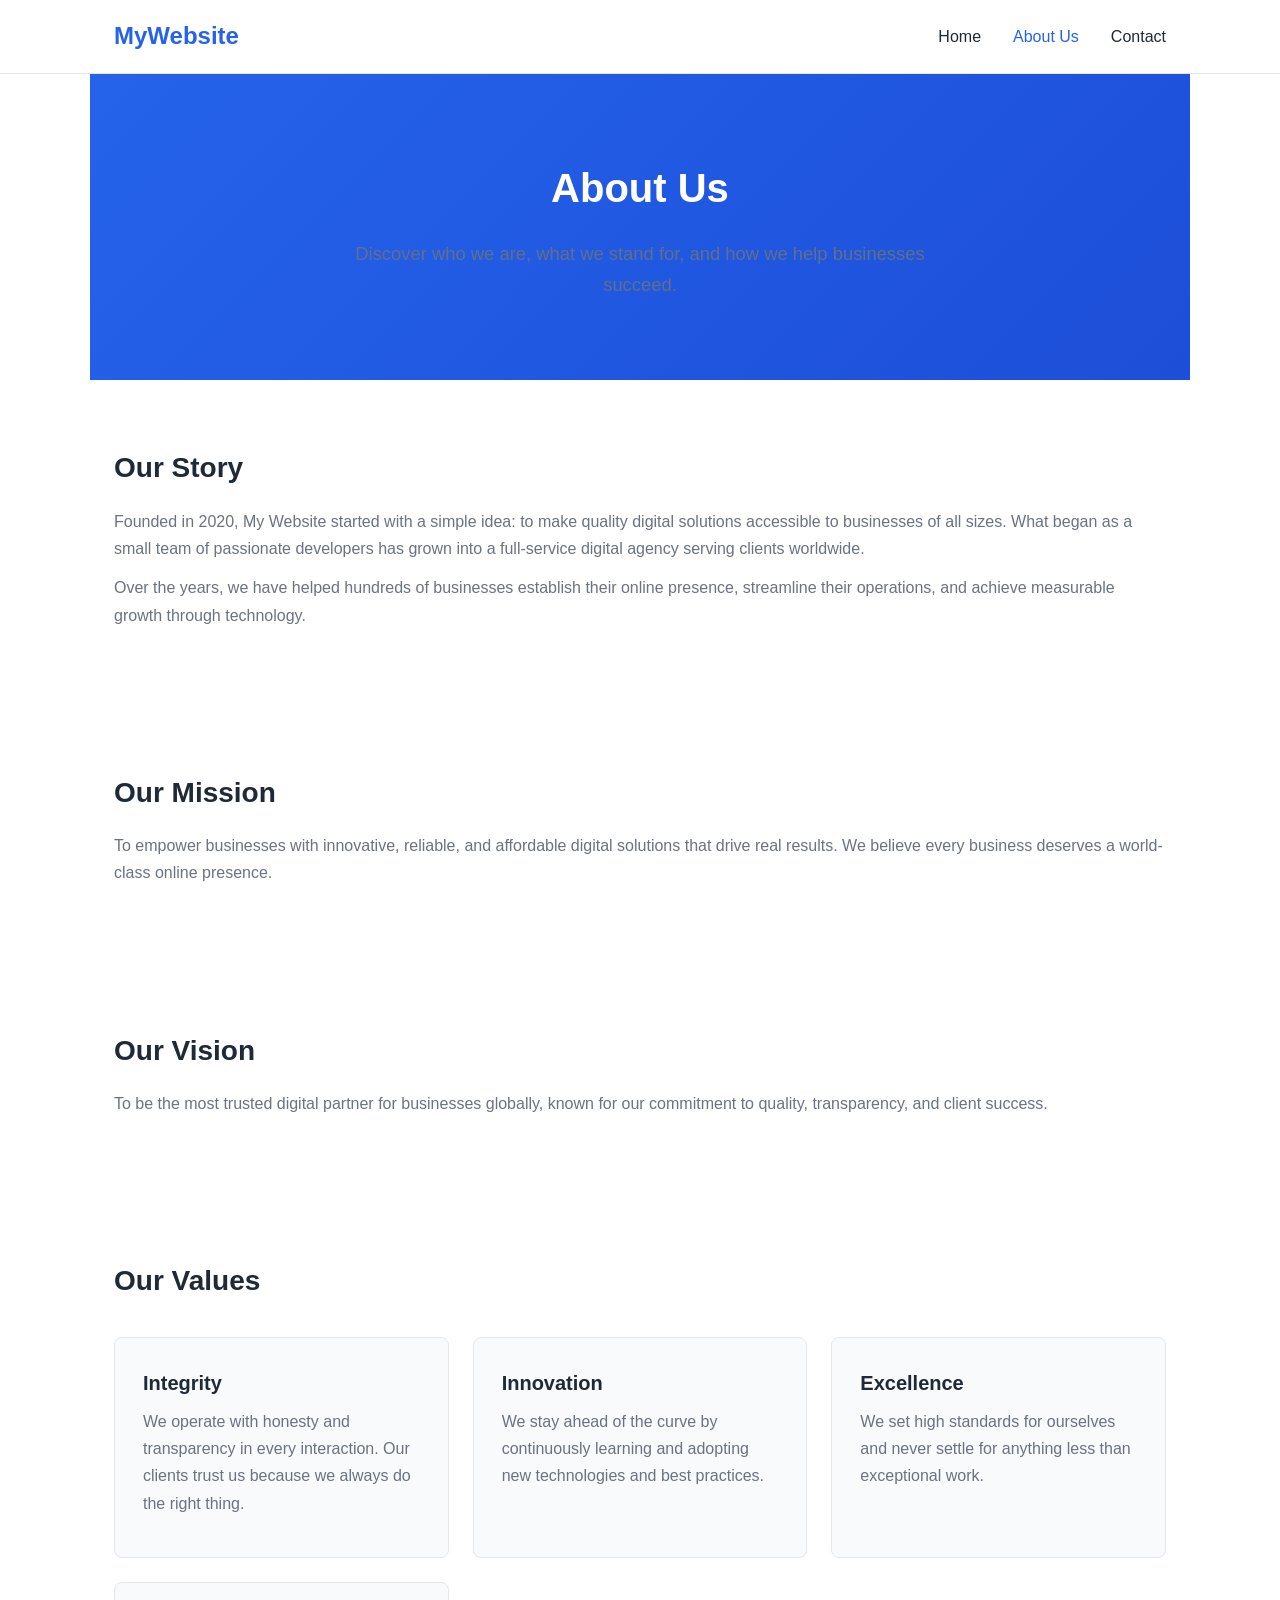
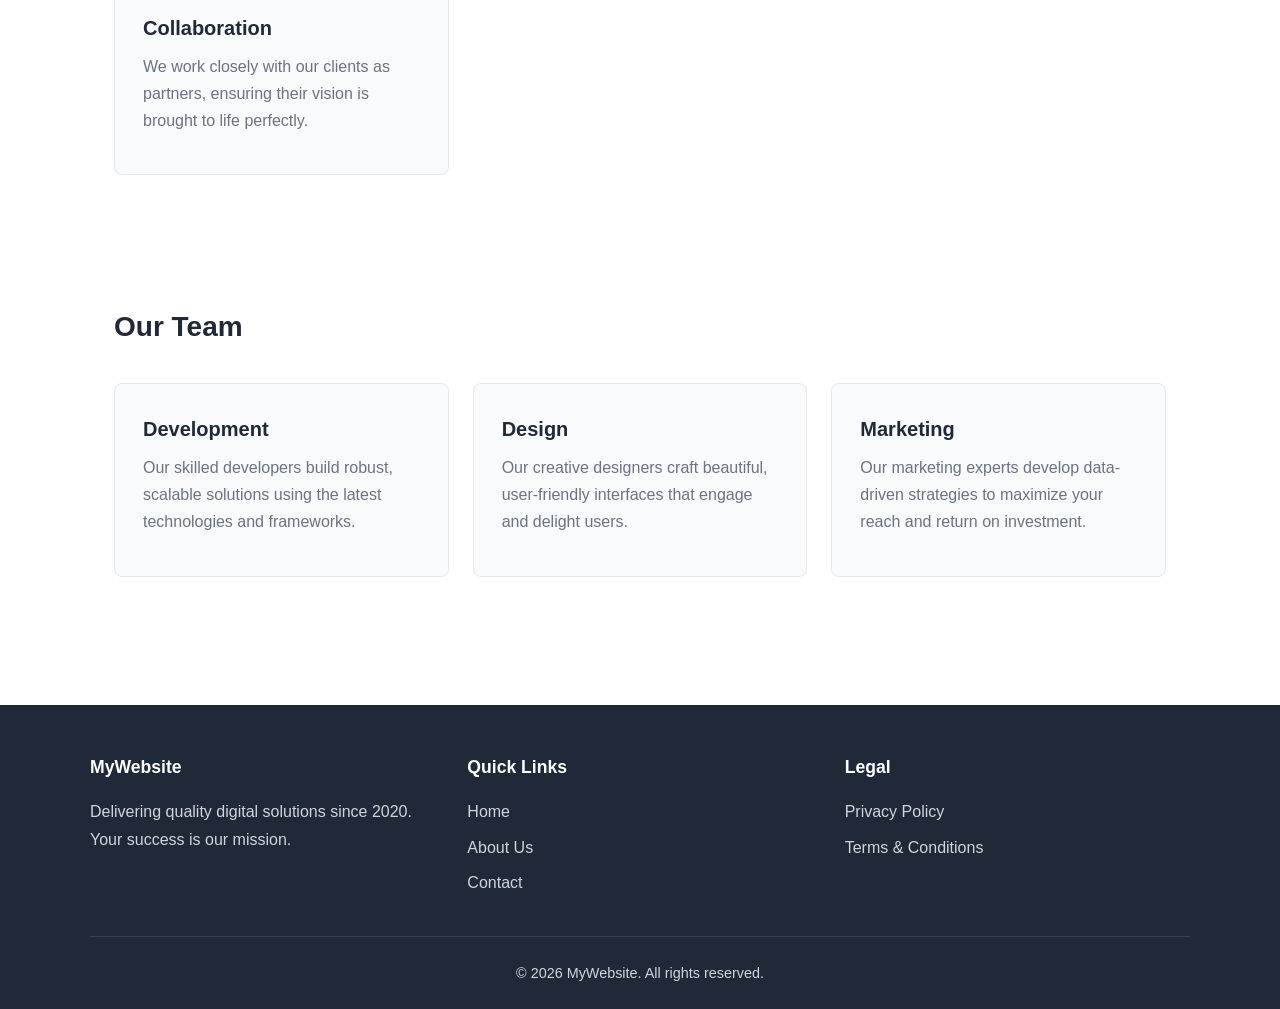
==== online project/about.html @ eb71ad3c "okay" ====
<!DOCTYPE html>
<html lang="en">
<head>
    <meta charset="UTF-8">
    <meta name="viewport" content="width=device-width, initial-scale=1.0">
    <meta name="description" content="Learn about My Website - our mission, vision, values, and the team behind our success.">
    <meta name="keywords" content="about us, our team, mission, vision, company story">
    <meta name="author" content="My Website">
    <meta property="og:title" content="About Us - My Website">
    <meta property="og:description" content="Learn about our mission, vision, and the team behind My Website.">
    <meta property="og:type" content="website">
    <title>About Us - My Website</title>
    <link rel="icon" type="image/png" sizes="16x16" href="favicon-16x16.png">
    <link rel="icon" type="image/png" sizes="32x32" href="favicon-32x32.png">
    <link rel="apple-touch-icon" sizes="180x180" href="apple-touch-icon.png">
    <link rel="icon" type="image/png" sizes="512x512" href="favicon-512x512.png">
    <link rel="stylesheet" href="styles.css">
</head>
<body>
    <header>
        <nav class="nav">
            <a href="index.html" class="logo">MyWebsite</a>
            <button class="hamburger" aria-label="Menu" onclick="document.querySelector('.nav-links').classList.toggle('open')">&#9776;</button>
            <ul class="nav-links">
                <li><a href="index.html">Home</a></li>
                <li><a href="about.html" class="active">About Us</a></li>
                <li><a href="contact.html">Contact</a></li>
            </ul>
        </nav>
    </header>

    <section class="hero">
        <h1>About Us</h1>
        <p>Discover who we are, what we stand for, and how we help businesses succeed.</p>
    </section>

    <section>
        <h2>Our Story</h2>
        <p>Founded in 2020, My Website started with a simple idea: to make quality digital solutions accessible to businesses of all sizes. What began as a small team of passionate developers has grown into a full-service digital agency serving clients worldwide.</p>
        <p>Over the years, we have helped hundreds of businesses establish their online presence, streamline their operations, and achieve measurable growth through technology.</p>
    </section>

    <section>
        <h2>Our Mission</h2>
        <p>To empower businesses with innovative, reliable, and affordable digital solutions that drive real results. We believe every business deserves a world-class online presence.</p>
    </section>

    <section>
        <h2>Our Vision</h2>
        <p>To be the most trusted digital partner for businesses globally, known for our commitment to quality, transparency, and client success.</p>
    </section>

    <section>
        <h2>Our Values</h2>
        <div class="cards">
            <article class="card">
                <h3>Integrity</h3>
                <p>We operate with honesty and transparency in every interaction. Our clients trust us because we always do the right thing.</p>
            </article>
            <article class="card">
                <h3>Innovation</h3>
                <p>We stay ahead of the curve by continuously learning and adopting new technologies and best practices.</p>
            </article>
            <article class="card">
                <h3>Excellence</h3>
                <p>We set high standards for ourselves and never settle for anything less than exceptional work.</p>
            </article>
            <article class="card">
                <h3>Collaboration</h3>
                <p>We work closely with our clients as partners, ensuring their vision is brought to life perfectly.</p>
            </article>
        </div>
    </section>

    <section>
        <h2>Our Team</h2>
        <div class="cards">
            <article class="card">
                <h3>Development</h3>
                <p>Our skilled developers build robust, scalable solutions using the latest technologies and frameworks.</p>
            </article>
            <article class="card">
                <h3>Design</h3>
                <p>Our creative designers craft beautiful, user-friendly interfaces that engage and delight users.</p>
            </article>
            <article class="card">
                <h3>Marketing</h3>
                <p>Our marketing experts develop data-driven strategies to maximize your reach and return on investment.</p>
            </article>
        </div>
    </section>

    <footer>
        <div class="footer-content">
            <div class="footer-col">
                <h4>MyWebsite</h4>
                <p>Delivering quality digital solutions since 2020. Your success is our mission.</p>
            </div>
            <div class="footer-col">
                <h4>Quick Links</h4>
                <ul>
                    <li><a href="index.html">Home</a></li>
                    <li><a href="about.html">About Us</a></li>
                    <li><a href="contact.html">Contact</a></li>
                </ul>
            </div>
            <div class="footer-col">
                <h4>Legal</h4>
                <ul>
                    <li><a href="privacy.html">Privacy Policy</a></li>
                    <li><a href="terms.html">Terms &amp; Conditions</a></li>
                </ul>
            </div>
        </div>
        <div class="footer-bottom">
            <p>&copy; 2026 MyWebsite. All rights reserved.</p>
        </div>
    </footer>
</body>
</html>
---- online project/styles.css ----
/* Reset & Base */
*, *::before, *::after {
    margin: 0;
    padding: 0;
    box-sizing: border-box;
}

:root {
    --primary: #2563eb;
    --primary-dark: #1d4ed8;
    --text: #1f2937;
    --text-light: #6b7280;
    --bg: #ffffff;
    --bg-alt: #f9fafb;
    --border: #e5e7eb;
    --radius: 8px;
    --max-width: 1100px;
}

html {
    scroll-behavior: smooth;
}

body {
    font-family: -apple-system, BlinkMacSystemFont, 'Segoe UI', Roboto, Oxygen, Ubuntu, sans-serif;
    line-height: 1.7;
    color: var(--text);
    background: var(--bg);
}

a {
    color: var(--primary);
    text-decoration: none;
}

a:hover {
    text-decoration: underline;
}

img {
    max-width: 100%;
    height: auto;
}

/* Header */
header {
    background: var(--bg);
    border-bottom: 1px solid var(--border);
    position: sticky;
    top: 0;
    z-index: 100;
}

.nav {
    max-width: var(--max-width);
    margin: 0 auto;
    padding: 1rem 1.5rem;
    display: flex;
    align-items: center;
    justify-content: space-between;
}

.logo {
    font-size: 1.5rem;
    font-weight: 700;
    color: var(--primary);
}

.nav-links {
    display: flex;
    gap: 2rem;
    list-style: none;
}

.nav-links a {
    color: var(--text);
    font-weight: 500;
    transition: color 0.2s;
}

.nav-links a:hover,
.nav-links a.active {
    color: var(--primary);
    text-decoration: none;
}

.hamburger {
    display: none;
    background: none;
    border: none;
    font-size: 1.5rem;
    cursor: pointer;
    color: var(--text);
}

/* Hero */
.hero {
    background: linear-gradient(135deg, var(--primary), var(--primary-dark));
    color: #fff;
    padding: 5rem 1.5rem;
    text-align: center;
}

.hero h1 {
    font-size: 2.5rem;
    margin-bottom: 1rem;
}

.hero p {
    font-size: 1.15rem;
    max-width: 600px;
    margin: 0 auto;
    opacity: 0.9;
}

/* Sections */
section {
    max-width: var(--max-width);
    margin: 0 auto;
    padding: 4rem 1.5rem;
}

section h2 {
    font-size: 1.75rem;
    margin-bottom: 1rem;
    color: var(--text);
}

section h3 {
    font-size: 1.25rem;
    margin: 1.5rem 0 0.5rem;
    color: var(--text);
}

section p, section li {
    color: var(--text-light);
    margin-bottom: 0.75rem;
}

section ul, section ol {
    padding-left: 1.5rem;
    margin-bottom: 1rem;
}

section li {
    margin-bottom: 0.4rem;
}

/* Cards */
.cards {
    display: grid;
    grid-template-columns: repeat(auto-fit, minmax(280px, 1fr));
    gap: 1.5rem;
    margin-top: 2rem;
}

.card {
    background: var(--bg-alt);
    border: 1px solid var(--border);
    border-radius: var(--radius);
    padding: 1.75rem;
}

.card h3 {
    margin-top: 0;
    color: var(--text);
}

/* Contact Form */
.form-group {
    margin-bottom: 1.25rem;
}

.form-group label {
    display: block;
    font-weight: 600;
    margin-bottom: 0.4rem;
    color: var(--text);
}

.form-group input,
.form-group textarea,
.form-group select {
    width: 100%;
    padding: 0.75rem 1rem;
    border: 1px solid var(--border);
    border-radius: var(--radius);
    font-size: 1rem;
    font-family: inherit;
    transition: border 0.2s;
}

.form-group input:focus,
.form-group textarea:focus,
.form-group select:focus {
    outline: none;
    border-color: var(--primary);
    box-shadow: 0 0 0 3px rgba(37, 99, 235, 0.1);
}

.form-group textarea {
    resize: vertical;
    min-height: 120px;
}

.btn {
    display: inline-block;
    background: var(--primary);
    color: #fff;
    border: none;
    padding: 0.75rem 2rem;
    border-radius: var(--radius);
    font-size: 1rem;
    font-weight: 600;
    cursor: pointer;
    transition: background 0.2s;
}

.btn:hover {
    background: var(--primary-dark);
    text-decoration: none;
}

/* Info list */
.info-list {
    list-style: none;
    padding: 0;
}

.info-list li {
    padding: 0.75rem 0;
    border-bottom: 1px solid var(--border);
}

.info-list li:last-child {
    border-bottom: none;
}

.info-list strong {
    color: var(--text);
}

/* Footer */
footer {
    background: var(--text);
    color: #d1d5db;
    padding: 3rem 1.5rem 1.5rem;
    margin-top: 4rem;
}

.footer-content {
    max-width: var(--max-width);
    margin: 0 auto;
    display: grid;
    grid-template-columns: repeat(auto-fit, minmax(200px, 1fr));
    gap: 2rem;
}

.footer-col h4 {
    color: #fff;
    margin-bottom: 1rem;
    font-size: 1.1rem;
}

.footer-col ul {
    list-style: none;
}

.footer-col li {
    margin-bottom: 0.5rem;
}

.footer-col a {
    color: #d1d5db;
    transition: color 0.2s;
}

.footer-col a:hover {
    color: #fff;
    text-decoration: none;
}

.footer-bottom {
    max-width: var(--max-width);
    margin: 2rem auto 0;
    padding-top: 1.5rem;
    border-top: 1px solid #374151;
    text-align: center;
    font-size: 0.9rem;
}

/* Responsive */
@media (max-width: 768px) {
    .hamburger {
        display: block;
    }

    .nav-links {
        display: none;
        position: absolute;
        top: 100%;
        left: 0;
        right: 0;
        background: var(--bg);
        flex-direction: column;
        padding: 1rem 1.5rem;
        border-bottom: 1px solid var(--border);
        gap: 1rem;
    }

    .nav-links.open {
        display: flex;
    }

    .hero h1 {
        font-size: 1.75rem;
    }

    .hero {
        padding: 3rem 1.5rem;
    }
}
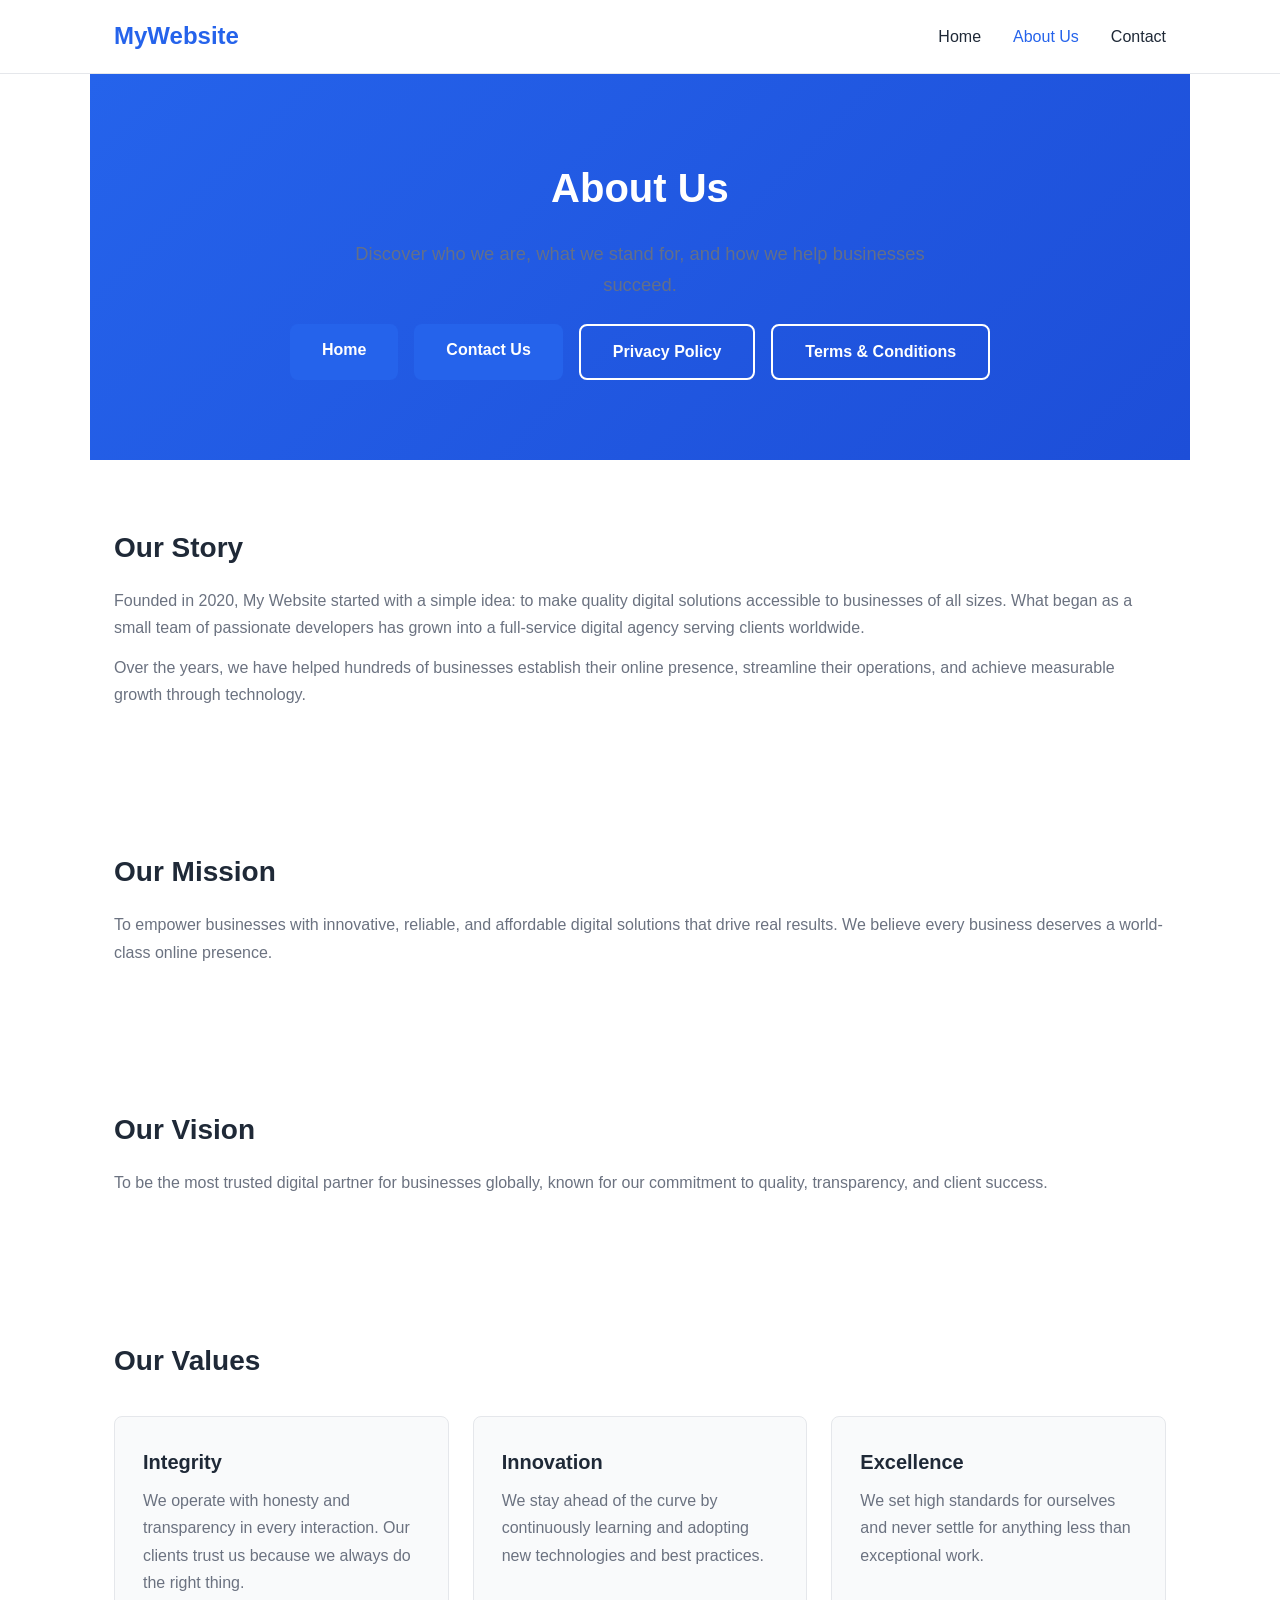
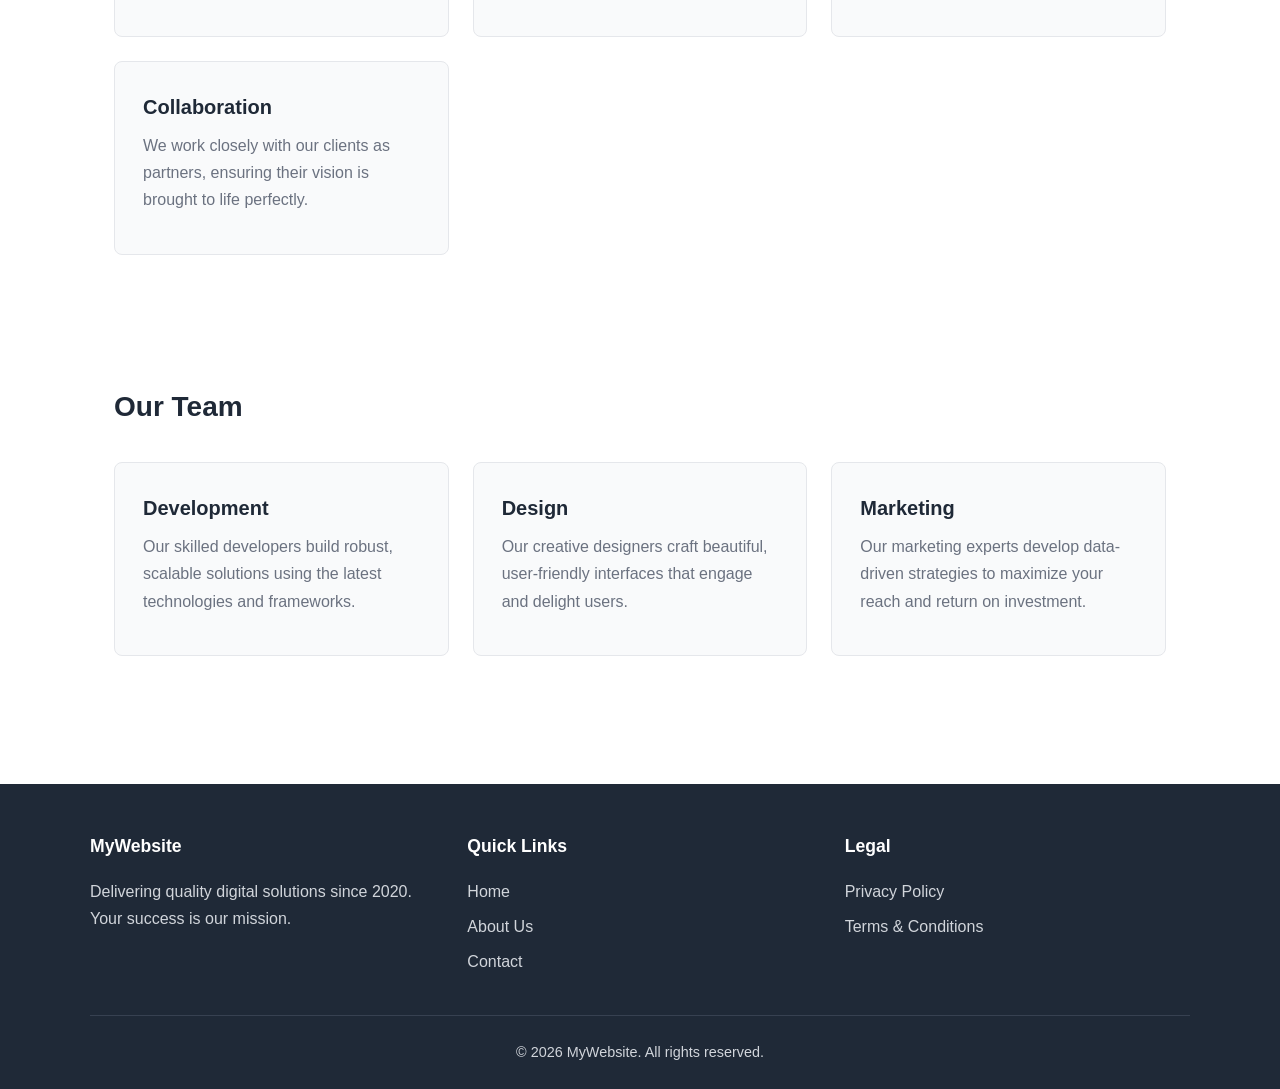
==== commit 5cd7b1ad: "its okay" ====
--- a/online project/about.html
+++ b/online project/about.html
@@ -32,6 +32,12 @@
     <section class="hero">
         <h1>About Us</h1>
         <p>Discover who we are, what we stand for, and how we help businesses succeed.</p>
+        <div class="hero-links">
+            <a href="index.html" class="btn">Home</a>
+            <a href="contact.html" class="btn">Contact Us</a>
+            <a href="privacy.html" class="btn btn-outline">Privacy Policy</a>
+            <a href="terms.html" class="btn btn-outline">Terms &amp; Conditions</a>
+        </div>
     </section>
 
     <section>
--- a/online project/styles.css
+++ b/online project/styles.css
@@ -109,8 +109,28 @@
 .hero p {
     font-size: 1.15rem;
     max-width: 600px;
-    margin: 0 auto;
+    margin: 0 auto 1.5rem;
     opacity: 0.9;
+}
+
+.hero-links {
+    display: flex;
+    gap: 1rem;
+    justify-content: center;
+    flex-wrap: wrap;
+    margin-top: 1.5rem;
+}
+
+.hero-links .btn-outline {
+    background: transparent;
+    border: 2px solid #fff;
+    color: #fff;
+}
+
+.hero-links .btn-outline:hover {
+    background: #fff;
+    color: var(--primary);
+    text-decoration: none;
 }
 
 /* Sections */
